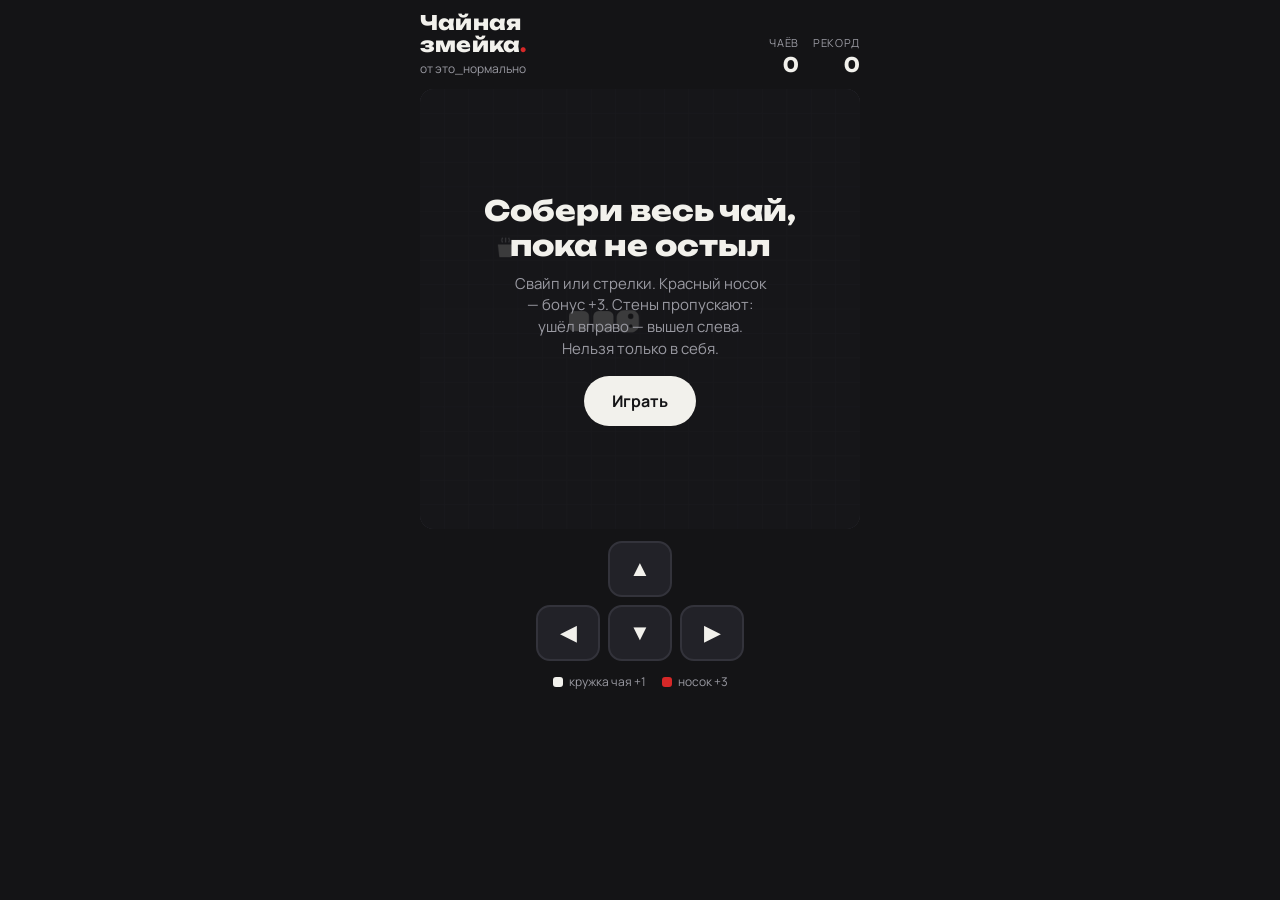
==== index.html @ 2673be8f "Чайная змейка: стены пропускают, как в классике Co-Authored-By: Claude Opus 5.5 <noreply@anthropic.c" ====
<!doctype html>
<html lang="ru">
<head>
<meta charset="utf-8">
<meta name="viewport" content="width=device-width, initial-scale=1, viewport-fit=cover, user-scalable=no">
<script src="https://telegram.org/js/telegram-web-app.js"></script>
<title>Чайная змейка</title>
<meta name="claude:viewport-fit-sides" content="cover">
<link rel="preconnect" href="https://fonts.googleapis.com">
<link rel="stylesheet" href="https://fonts.googleapis.com/css2?family=Unbounded:wght@600;800&family=Manrope:wght@500;700&display=swap">
<style>
/* Layout: one-screen game — header score strip, square board, d-pad under it. Single dark look by choice. */
:root {
  --night: #141416;
  --panel: #222228;
  --line: #33333b;
  --paper: #f2f1ec;
  --muted: #9a9aa2;
  --red: #d62828;
  --steam: #c9c9cf;
  --display: "Unbounded", "Arial Black", system-ui, sans-serif;
  --body: "Manrope", system-ui, -apple-system, "Segoe UI", sans-serif;
  color-scheme: dark;
}
[hidden] { display: none !important; }
html, body { height: 100%; margin: 0; }
body {
  background: var(--night); color: var(--paper); font-family: var(--body);
  padding-left: max(16px, env(safe-area-inset-left, 0px));
  padding-right: max(16px, env(safe-area-inset-right, 0px));
  padding-block: 12px;
  box-sizing: border-box; overflow: hidden; touch-action: none;
  -webkit-user-select: none; user-select: none;
}
.app { height: 100%; max-width: 440px; margin: 0 auto; display: flex; flex-direction: column; gap: 12px; }
header { display: flex; align-items: flex-end; justify-content: space-between; gap: 12px; }
h1 { font-family: var(--display); font-weight: 800; font-size: 20px; margin: 0; line-height: 1.1; letter-spacing: .01em; }
h1 span { color: var(--red); }
.tag { font-size: 12px; color: var(--muted); margin-top: 4px; }
.scores { display: flex; gap: 14px; font-variant-numeric: tabular-nums; text-align: right; }
.scores b { display: block; font-family: var(--display); font-size: 20px; }
.scores small { font-size: 11px; color: var(--muted); letter-spacing: .06em; text-transform: uppercase; }
.board { position: relative; width: 100%; aspect-ratio: 1 / 1; max-width: 100%; border-radius: 14px; background: var(--panel);
  box-shadow: inset 0 0 0 2px var(--line); overflow: hidden; flex-shrink: 1; min-height: 0; }
canvas { width: 100%; height: 100%; display: block; }
.overlay { position: absolute; inset: 0; display: flex; flex-direction: column; align-items: center; justify-content: center; gap: 10px;
  background: color-mix(in srgb, var(--night) 82%, transparent); text-align: center; padding: 20px; }
.overlay h2 { font-family: var(--display); font-weight: 800; font-size: 28px; margin: 0; text-wrap: balance; }
.overlay p { margin: 0; color: var(--muted); font-size: 15px; max-width: 28ch; line-height: 1.45; }
.overlay .big { font-family: var(--display); font-size: 42px; color: var(--paper); }
.btn { font: 700 16px var(--body); background: var(--paper); color: var(--night); border: 0; border-radius: 999px; padding: 14px 28px; cursor: pointer; margin-top: 6px; }
.btn:focus-visible, .pad button:focus-visible { outline: 3px solid var(--red); outline-offset: 3px; }
.pad { display: grid; grid-template-columns: repeat(3, 64px); grid-template-rows: repeat(2, 56px); gap: 8px; justify-content: center; }
.pad button { background: var(--panel); color: var(--paper); border: 2px solid var(--line); border-radius: 14px; font-size: 22px; cursor: pointer; touch-action: none; }
.pad button:active { background: var(--line); }
.pad .up { grid-column: 2; grid-row: 1; } .pad .left { grid-column: 1; grid-row: 2; } .pad .down { grid-column: 2; grid-row: 2; } .pad .right { grid-column: 3; grid-row: 2; }
.legend { display: flex; justify-content: center; gap: 16px; font-size: 12px; color: var(--muted); flex-wrap: wrap; }
.legend i { display: inline-block; width: 10px; height: 10px; border-radius: 3px; margin-right: 6px; vertical-align: -1px; }
@media (max-height: 640px) { .pad { grid-template-rows: repeat(2, 46px); } .legend { display: none; } }
@media (prefers-reduced-motion: reduce) { * { animation: none !important; transition: none !important; } }
</style>

</head>
<body>
<div class="app">
  <header>
    <div>
      <h1>Чайная<br>змейка<span>.</span></h1>
      <div class="tag">от это_нормально</div>
    </div>
    <div class="scores">
      <div><small>Чаёв</small><b id="score">0</b></div>
      <div><small>Рекорд</small><b id="best">0</b></div>
    </div>
  </header>

  <div class="board" id="board">
    <canvas id="cv" width="600" height="600" aria-label="Игровое поле"></canvas>
    <div class="overlay" id="startScreen">
      <h2>Собери весь чай,<br>пока не остыл</h2>
      <p>Свайп или стрелки. Красный носок — бонус +3. Стены пропускают: ушёл вправо — вышел слева. Нельзя только в себя.</p>
      <button class="btn" id="startBtn">Играть</button>
    </div>
    <div class="overlay" id="overScreen" hidden>
      <div class="big" id="finalScore">0</div>
      <h2>Чай остыл.</h2>
      <p id="overText">Это нормально. Заварим ещё?</p>
      <button class="btn" id="againBtn">Ещё кружку</button>
    </div>
  </div>

  <div class="pad" aria-label="Управление">
    <button class="up" data-dir="up" aria-label="Вверх">▲</button>
    <button class="left" data-dir="left" aria-label="Влево">◀</button>
    <button class="down" data-dir="down" aria-label="Вниз">▼</button>
    <button class="right" data-dir="right" aria-label="Вправо">▶</button>
  </div>
  <div class="legend"><span><i style="background:var(--paper)"></i>кружка чая +1</span><span><i style="background:var(--red)"></i>носок +3</span></div>
</div>

<script>
(() => {
  const tg = window.Telegram && window.Telegram.WebApp;
  if (tg) { try { tg.ready(); tg.expand(); tg.setHeaderColor && tg.setHeaderColor('#141416'); tg.setBackgroundColor && tg.setBackgroundColor('#141416'); } catch (e) {} }
  const haptic = (t) => { try { tg && tg.HapticFeedback && (t === 'bad' ? tg.HapticFeedback.notificationOccurred('error') : tg.HapticFeedback.impactOccurred(t)); } catch (e) {} };

  const N = 18, cv = document.getElementById('cv'), ctx = cv.getContext('2d');
  const $ = (id) => document.getElementById(id);
  const css = (v) => getComputedStyle(document.documentElement).getPropertyValue(v).trim();
  const C = { panel: css('--panel'), line: css('--line'), paper: css('--paper'), red: css('--red'), steam: css('--steam'), night: css('--night') };

  let snake, dir, queue = [], food, sock, score, best = 0, tickMs, timer = null, alive = false, frame = 0;

  // best score: Telegram CloudStorage when available, else localStorage
  const loadBest = () => {
    try {
      if (tg && tg.CloudStorage) { tg.CloudStorage.getItem('best', (e, v) => { if (!e && v) { best = +v || 0; $('best').textContent = best; } }); }
    } catch (e) {}
    try { best = Math.max(best, +(localStorage.getItem('tea_snake_best') || 0)); } catch (e) {}
    $('best').textContent = best;
  };
  const saveBest = () => {
    try { localStorage.setItem('tea_snake_best', String(best)); } catch (e) {}
    try { tg && tg.CloudStorage && tg.CloudStorage.setItem('best', String(best)); } catch (e) {}
  };

  const free = () => {
    while (true) {
      const p = { x: Math.floor(Math.random() * N), y: Math.floor(Math.random() * N) };
      if (!snake.some(s => s.x === p.x && s.y === p.y) && !(food && food.x === p.x && food.y === p.y)) return p;
    }
  };

  function reset() {
    snake = [{ x: 8, y: 9 }, { x: 7, y: 9 }, { x: 6, y: 9 }];
    dir = { x: 1, y: 0 }; queue = [];
    score = 0; tickMs = 210; food = null; food = free(); sock = null;
    $('score').textContent = 0;
  }

  function start() {
    reset(); alive = true;
    $('startScreen').hidden = true; $('overScreen').hidden = true;
    clearTimeout(timer); loop();
  }

  function loop() {
    if (!alive) return;
    step(); draw();
    timer = setTimeout(loop, tickMs);
  }

  function step() {
    if (queue.length) dir = queue.shift();
    const h = { x: (snake[0].x + dir.x + N) % N, y: (snake[0].y + dir.y + N) % N };
    if (snake.slice(0, -1).some(s => s.x === h.x && s.y === h.y)) return gameOver();
    snake.unshift(h);
    let grew = false;
    if (h.x === food.x && h.y === food.y) { score += 1; grew = true; food = free(); haptic('light'); }
    if (sock && h.x === sock.x && h.y === sock.y) { score += 3; grew = true; sock = null; haptic('medium'); snake.push({ ...snake[snake.length - 1] }, { ...snake[snake.length - 1] }); }
    if (!grew) snake.pop();
    if (grew) { $('score').textContent = score; tickMs = Math.max(110, 210 - score * 1.5); }
    if (!sock && Math.random() < 0.012) { sock = free(); sock.ttl = 60; }
    if (sock && --sock.ttl <= 0) sock = null;
    frame++;
  }

  const OVER = ['Это нормально. Заварим ещё?', 'Бывает. Главное — пить чай.', 'Ничего, чайник ещё горячий.', 'Отдохни и попробуй снова.'];
  function gameOver() {
    alive = false; haptic('bad');
    if (score > best) { best = score; saveBest(); $('best').textContent = best; $('overText').textContent = 'Новый рекорд! И это тоже нормально.'; }
    else $('overText').textContent = OVER[Math.floor(Math.random() * OVER.length)];
    $('finalScore').textContent = score;
    $('overScreen').hidden = false; draw();
  }

  function cup(cx, cy, s) {
    ctx.fillStyle = C.paper; ctx.strokeStyle = C.night; ctx.lineWidth = s * 0.07;
    ctx.beginPath(); ctx.moveTo(cx - s * .32, cy - s * .2); ctx.lineTo(cx + s * .32, cy - s * .2); ctx.lineTo(cx + s * .25, cy + s * .32); ctx.lineTo(cx - s * .25, cy + s * .32); ctx.closePath(); ctx.fill();
    ctx.strokeStyle = C.paper; ctx.lineWidth = s * .08; ctx.beginPath(); ctx.arc(cx + s * .36, cy + s * .02, s * .12, -1.3, 1.3); ctx.stroke();
    ctx.strokeStyle = C.steam; ctx.lineWidth = s * .05;
    for (let i = -1; i <= 1; i++) { const ph = frame * .25 + i; ctx.beginPath(); ctx.moveTo(cx + i * s * .12, cy - s * .28);
      ctx.quadraticCurveTo(cx + i * s * .12 + Math.sin(ph) * s * .08, cy - s * .38, cx + i * s * .12, cy - s * .48); ctx.stroke(); }
  }
  function sockShape(cx, cy, s) {
    ctx.fillStyle = C.red;
    ctx.beginPath(); ctx.roundRect(cx - s * .18, cy - s * .38, s * .32, s * .5, s * .08); ctx.fill();
    ctx.beginPath(); ctx.roundRect(cx - s * .18, cy + s * .02, s * .52, s * .26, s * .13); ctx.fill();
    ctx.fillStyle = C.paper; ctx.fillRect(cx - s * .18, cy - s * .38, s * .32, s * .08);
  }

  function draw() {
    const W = cv.width, s = W / N;
    ctx.fillStyle = C.panel; ctx.fillRect(0, 0, W, W);
    ctx.strokeStyle = C.line; ctx.lineWidth = 1;
    for (let i = 1; i < N; i++) { ctx.beginPath(); ctx.moveTo(i * s, 0); ctx.lineTo(i * s, W); ctx.moveTo(0, i * s); ctx.lineTo(W, i * s); ctx.stroke(); }
    if (food) cup(food.x * s + s / 2, food.y * s + s / 2 + s * .06, s);
    if (sock && (sock.ttl > 15 || frame % 2)) sockShape(sock.x * s + s / 2, sock.y * s + s / 2, s);
    snake.forEach((p, i) => {
      ctx.fillStyle = C.paper; const pad = i === 0 ? 1.5 : 3;
      ctx.beginPath(); ctx.roundRect(p.x * s + pad, p.y * s + pad, s - pad * 2, s - pad * 2, i === 0 ? s * .32 : s * .2); ctx.fill();
    });
    if (snake.length) { // eyes on the head, one bigger than the other
      const h = snake[0], cx = h.x * s + s / 2, cy = h.y * s + s / 2, px = -dir.y, py = dir.x;
      ctx.fillStyle = C.night;
      ctx.beginPath(); ctx.arc(cx + dir.x * s * .12 + px * s * .2, cy + dir.y * s * .12 + py * s * .2, s * .07, 0, 7); ctx.fill();
      ctx.beginPath(); ctx.arc(cx + dir.x * s * .12 - px * s * .2, cy + dir.y * s * .12 - py * s * .2, s * .11, 0, 7); ctx.fill();
    }
  }

  const DIRS = { up: { x: 0, y: -1 }, down: { x: 0, y: 1 }, left: { x: -1, y: 0 }, right: { x: 1, y: 0 } };
  const turn = (name) => { const d = DIRS[name]; if (!d) return; const last = queue.length ? queue[queue.length - 1] : dir; if ((d.x === -last.x && d.y === -last.y) || (d.x === last.x && d.y === last.y) || queue.length > 2) return; queue.push(d); };
  addEventListener('keydown', (e) => {
    const k = { ArrowUp: 'up', KeyW: 'up', ArrowDown: 'down', KeyS: 'down', ArrowLeft: 'left', KeyA: 'left', ArrowRight: 'right', KeyD: 'right' }[e.code];
    if (k) { e.preventDefault(); if (!alive && !$('startScreen').hidden) start(); turn(k); }
    if ((e.code === 'Space' || e.code === 'Enter') && !alive) { e.preventDefault(); start(); }
  });
  document.querySelectorAll('.pad button').forEach(b => b.addEventListener('pointerdown', (e) => { e.preventDefault(); turn(b.dataset.dir); haptic('light'); }));
  let t0 = null;
  $('board').addEventListener('pointerdown', (e) => { t0 = { x: e.clientX, y: e.clientY }; });
  $('board').addEventListener('pointerup', (e) => {
    if (!t0) return; const dx = e.clientX - t0.x, dy = e.clientY - t0.y; t0 = null;
    if (Math.max(Math.abs(dx), Math.abs(dy)) < 18) return;
    turn(Math.abs(dx) > Math.abs(dy) ? (dx > 0 ? 'right' : 'left') : (dy > 0 ? 'down' : 'up'));
  });
  $('startBtn').addEventListener('click', start);
  $('againBtn').addEventListener('click', start);

  loadBest(); reset(); draw();
})();
</script>

</body>
</html>
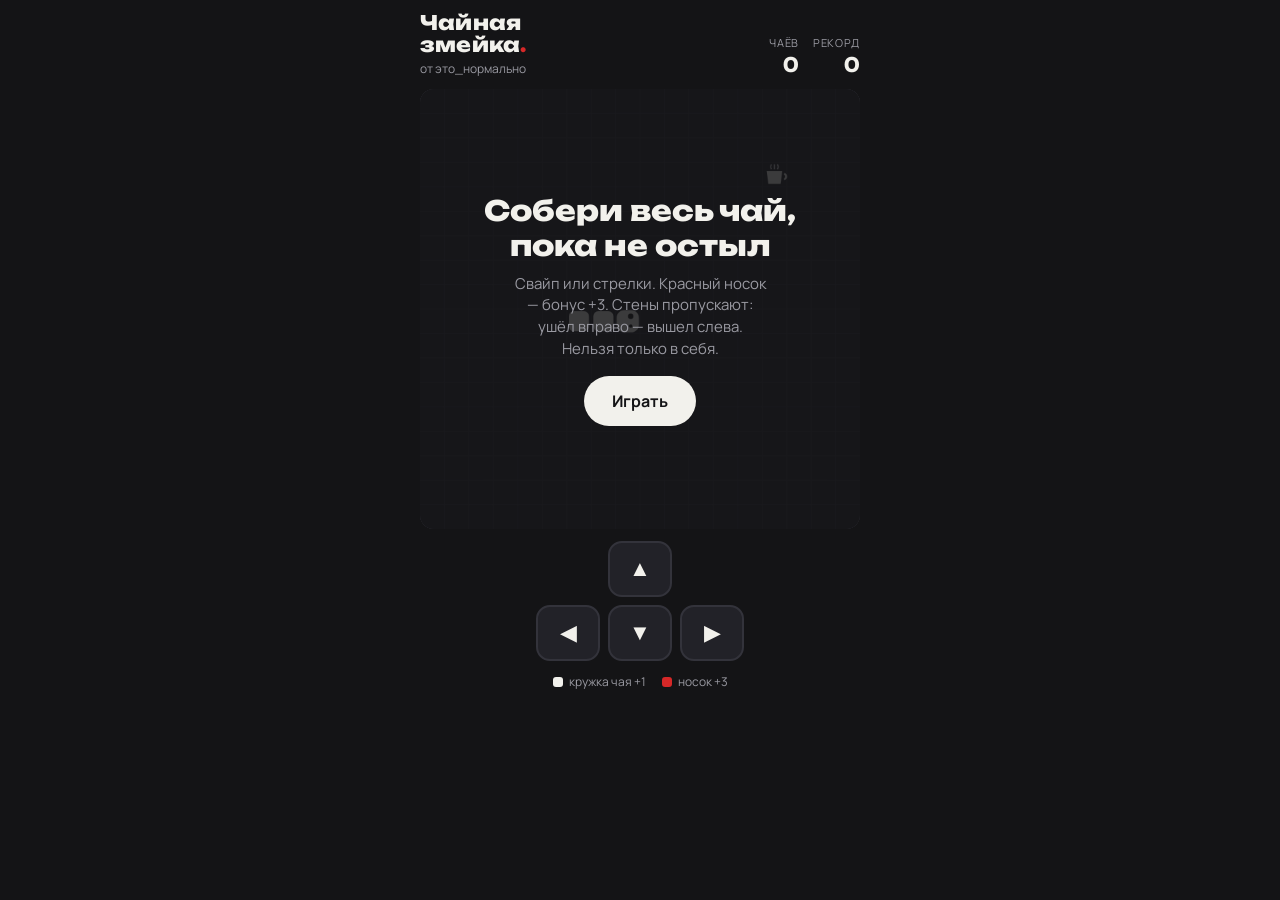
==== commit 8d69a5b5: "Чайная змейка: медленнее Co-Authored-By: Claude Opus 5.5 <noreply@anthropic.com> Claude-Session: htt" ====
--- a/index.html
+++ b/index.html
@@ -134,7 +134,7 @@
   function reset() {
     snake = [{ x: 8, y: 9 }, { x: 7, y: 9 }, { x: 6, y: 9 }];
     dir = { x: 1, y: 0 }; queue = [];
-    score = 0; tickMs = 210; food = null; food = free(); sock = null;
+    score = 0; tickMs = 270; food = null; food = free(); sock = null;
     $('score').textContent = 0;
   }
 
@@ -159,7 +159,7 @@
     if (h.x === food.x && h.y === food.y) { score += 1; grew = true; food = free(); haptic('light'); }
     if (sock && h.x === sock.x && h.y === sock.y) { score += 3; grew = true; sock = null; haptic('medium'); snake.push({ ...snake[snake.length - 1] }, { ...snake[snake.length - 1] }); }
     if (!grew) snake.pop();
-    if (grew) { $('score').textContent = score; tickMs = Math.max(110, 210 - score * 1.5); }
+    if (grew) { $('score').textContent = score; tickMs = Math.max(150, 270 - score * 1.2); }
     if (!sock && Math.random() < 0.012) { sock = free(); sock.ttl = 60; }
     if (sock && --sock.ttl <= 0) sock = null;
     frame++;
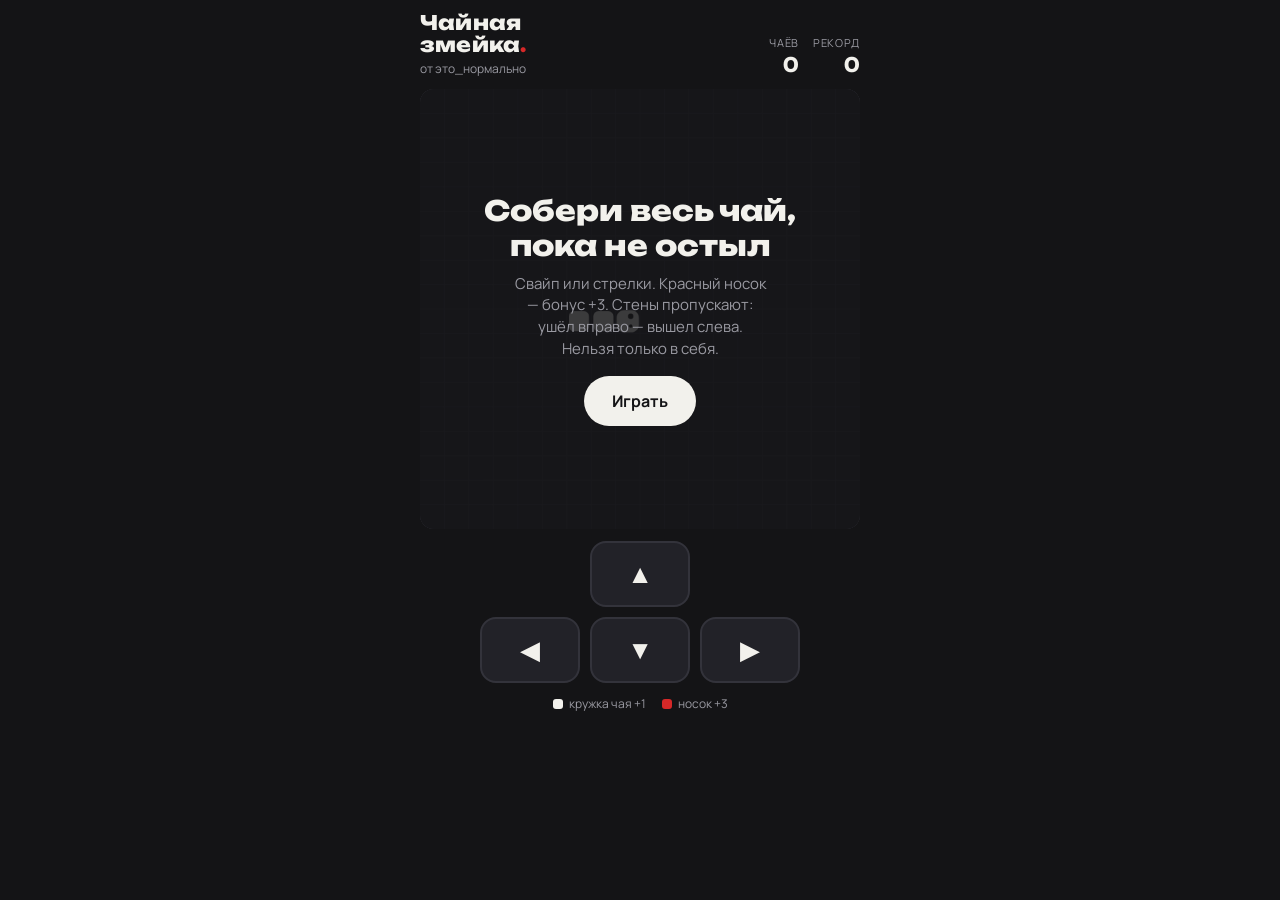
==== commit 2664cb2c: "Чайная змейка: мгновенный отклик, большие кнопки, свайпы по всему экрану Co-Authored-By: Claude Opus" ====
--- a/index.html
+++ b/index.html
@@ -50,13 +50,13 @@
 .overlay .big { font-family: var(--display); font-size: 42px; color: var(--paper); }
 .btn { font: 700 16px var(--body); background: var(--paper); color: var(--night); border: 0; border-radius: 999px; padding: 14px 28px; cursor: pointer; margin-top: 6px; }
 .btn:focus-visible, .pad button:focus-visible { outline: 3px solid var(--red); outline-offset: 3px; }
-.pad { display: grid; grid-template-columns: repeat(3, 64px); grid-template-rows: repeat(2, 56px); gap: 8px; justify-content: center; }
-.pad button { background: var(--panel); color: var(--paper); border: 2px solid var(--line); border-radius: 14px; font-size: 22px; cursor: pointer; touch-action: none; }
-.pad button:active { background: var(--line); }
+.pad { display: grid; grid-template-columns: repeat(3, 1fr); grid-template-rows: repeat(2, 66px); gap: 10px; width: 100%; max-width: 320px; margin: 0 auto; }
+.pad button { background: var(--panel); color: var(--paper); border: 2px solid var(--line); border-radius: 16px; font-size: 26px; cursor: pointer; touch-action: none; -webkit-tap-highlight-color: transparent; transition: transform .06s, background .06s; }
+.pad button:active, .pad button.on { background: var(--line); border-color: var(--paper); transform: scale(.94); }
 .pad .up { grid-column: 2; grid-row: 1; } .pad .left { grid-column: 1; grid-row: 2; } .pad .down { grid-column: 2; grid-row: 2; } .pad .right { grid-column: 3; grid-row: 2; }
 .legend { display: flex; justify-content: center; gap: 16px; font-size: 12px; color: var(--muted); flex-wrap: wrap; }
 .legend i { display: inline-block; width: 10px; height: 10px; border-radius: 3px; margin-right: 6px; vertical-align: -1px; }
-@media (max-height: 640px) { .pad { grid-template-rows: repeat(2, 46px); } .legend { display: none; } }
+@media (max-height: 640px) { .pad { grid-template-rows: repeat(2, 52px); } .legend { display: none; } }
 @media (prefers-reduced-motion: reduce) { * { animation: none !important; transition: none !important; } }
 </style>
 
@@ -144,9 +144,11 @@
     clearTimeout(timer); loop();
   }
 
+  let lastStep = 0;
   function loop() {
     if (!alive) return;
-    step(); draw();
+    clearTimeout(timer);
+    step(); draw(); lastStep = performance.now();
     timer = setTimeout(loop, tickMs);
   }
 
@@ -209,20 +211,37 @@
   }
 
   const DIRS = { up: { x: 0, y: -1 }, down: { x: 0, y: 1 }, left: { x: -1, y: 0 }, right: { x: 1, y: 0 } };
-  const turn = (name) => { const d = DIRS[name]; if (!d) return; const last = queue.length ? queue[queue.length - 1] : dir; if ((d.x === -last.x && d.y === -last.y) || (d.x === last.x && d.y === last.y) || queue.length > 2) return; queue.push(d); };
+  // queue up to 3 turns; if the snake is mid-tick, apply the first turn right away so the controls feel instant
+  const turn = (name) => {
+    const d = DIRS[name]; if (!d) return;
+    const last = queue.length ? queue[queue.length - 1] : dir;
+    if ((d.x === -last.x && d.y === -last.y) || (d.x === last.x && d.y === last.y) || queue.length > 2) return;
+    queue.push(d);
+    if (alive && queue.length === 1 && performance.now() - lastStep > tickMs * 0.4) loop();
+  };
   addEventListener('keydown', (e) => {
     const k = { ArrowUp: 'up', KeyW: 'up', ArrowDown: 'down', KeyS: 'down', ArrowLeft: 'left', KeyA: 'left', ArrowRight: 'right', KeyD: 'right' }[e.code];
     if (k) { e.preventDefault(); if (!alive && !$('startScreen').hidden) start(); turn(k); }
     if ((e.code === 'Space' || e.code === 'Enter') && !alive) { e.preventDefault(); start(); }
   });
-  document.querySelectorAll('.pad button').forEach(b => b.addEventListener('pointerdown', (e) => { e.preventDefault(); turn(b.dataset.dir); haptic('light'); }));
+  document.querySelectorAll('.pad button').forEach(b => {
+    b.addEventListener('pointerdown', (e) => { e.preventDefault(); turn(b.dataset.dir); haptic('light'); b.classList.add('on'); setTimeout(() => b.classList.remove('on'), 120); });
+    b.addEventListener('contextmenu', (e) => e.preventDefault());
+  });
   let t0 = null;
-  $('board').addEventListener('pointerdown', (e) => { t0 = { x: e.clientX, y: e.clientY }; });
-  $('board').addEventListener('pointerup', (e) => {
-    if (!t0) return; const dx = e.clientX - t0.x, dy = e.clientY - t0.y; t0 = null;
-    if (Math.max(Math.abs(dx), Math.abs(dy)) < 18) return;
+  const SWIPE = 16;
+  document.addEventListener('pointerdown', (e) => { if (e.target.closest('button')) return; t0 = { x: e.clientX, y: e.clientY }; });
+  document.addEventListener('pointermove', (e) => {
+    if (!t0) return;
+    const dx = e.clientX - t0.x, dy = e.clientY - t0.y;
+    if (Math.max(Math.abs(dx), Math.abs(dy)) < SWIPE) return;
     turn(Math.abs(dx) > Math.abs(dy) ? (dx > 0 ? 'right' : 'left') : (dy > 0 ? 'down' : 'up'));
+    haptic('light');
+    t0 = { x: e.clientX, y: e.clientY }; // keep finger down and swipe again for the next turn
   });
+  const endSwipe = () => { t0 = null; };
+  document.addEventListener('pointerup', endSwipe);
+  document.addEventListener('pointercancel', endSwipe);
   $('startBtn').addEventListener('click', start);
   $('againBtn').addEventListener('click', start);
 
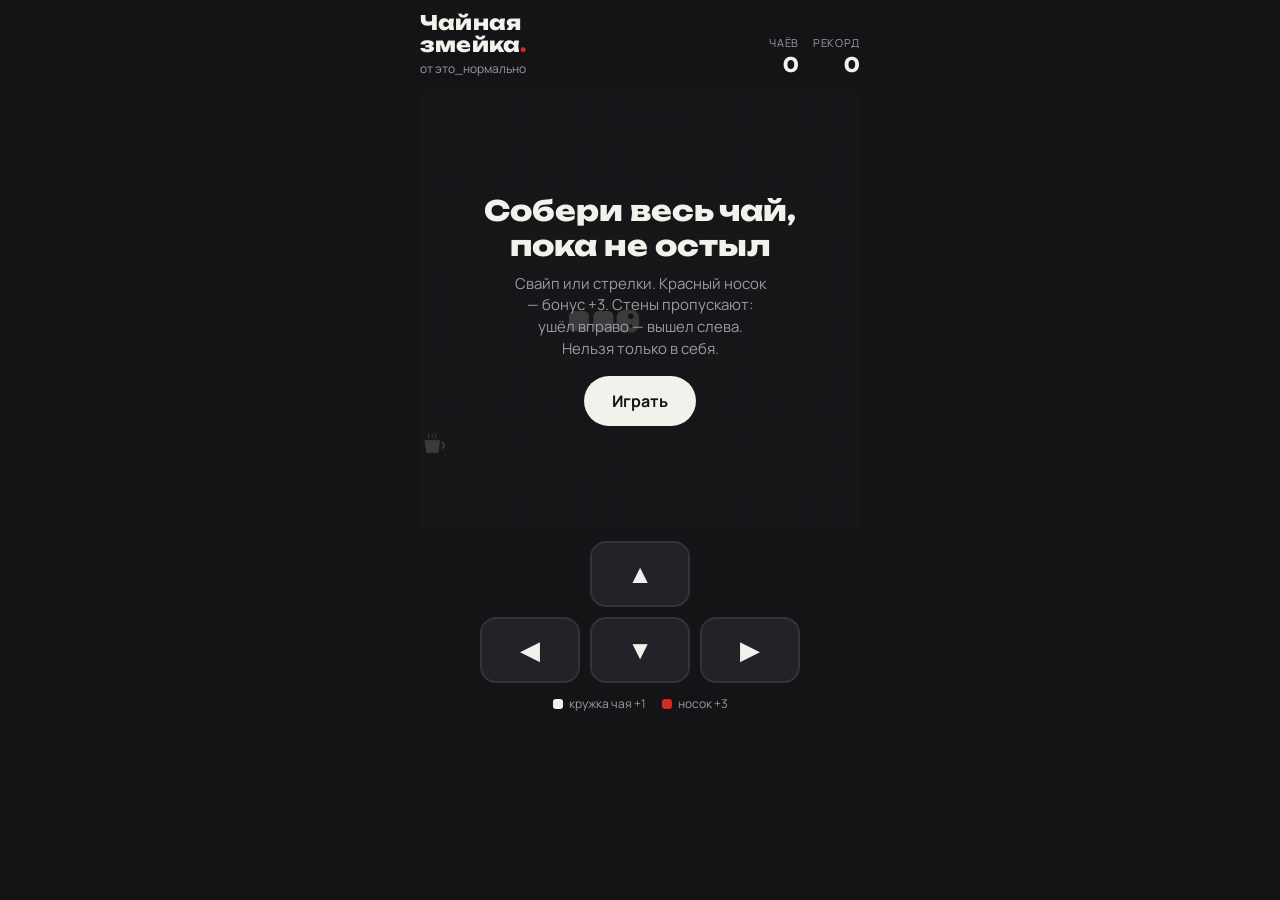
==== commit 3297633b: "Чайная змейка: ещё медленнее Co-Authored-By: Claude Opus 5.5 <noreply@anthropic.com> Claude-Session:" ====
--- a/index.html
+++ b/index.html
@@ -134,7 +134,7 @@
   function reset() {
     snake = [{ x: 8, y: 9 }, { x: 7, y: 9 }, { x: 6, y: 9 }];
     dir = { x: 1, y: 0 }; queue = [];
-    score = 0; tickMs = 270; food = null; food = free(); sock = null;
+    score = 0; tickMs = 330; food = null; food = free(); sock = null;
     $('score').textContent = 0;
   }
 
@@ -161,7 +161,7 @@
     if (h.x === food.x && h.y === food.y) { score += 1; grew = true; food = free(); haptic('light'); }
     if (sock && h.x === sock.x && h.y === sock.y) { score += 3; grew = true; sock = null; haptic('medium'); snake.push({ ...snake[snake.length - 1] }, { ...snake[snake.length - 1] }); }
     if (!grew) snake.pop();
-    if (grew) { $('score').textContent = score; tickMs = Math.max(150, 270 - score * 1.2); }
+    if (grew) { $('score').textContent = score; tickMs = Math.max(190, 330 - score * 1.0); }
     if (!sock && Math.random() < 0.012) { sock = free(); sock.ttl = 60; }
     if (sock && --sock.ttl <= 0) sock = null;
     frame++;
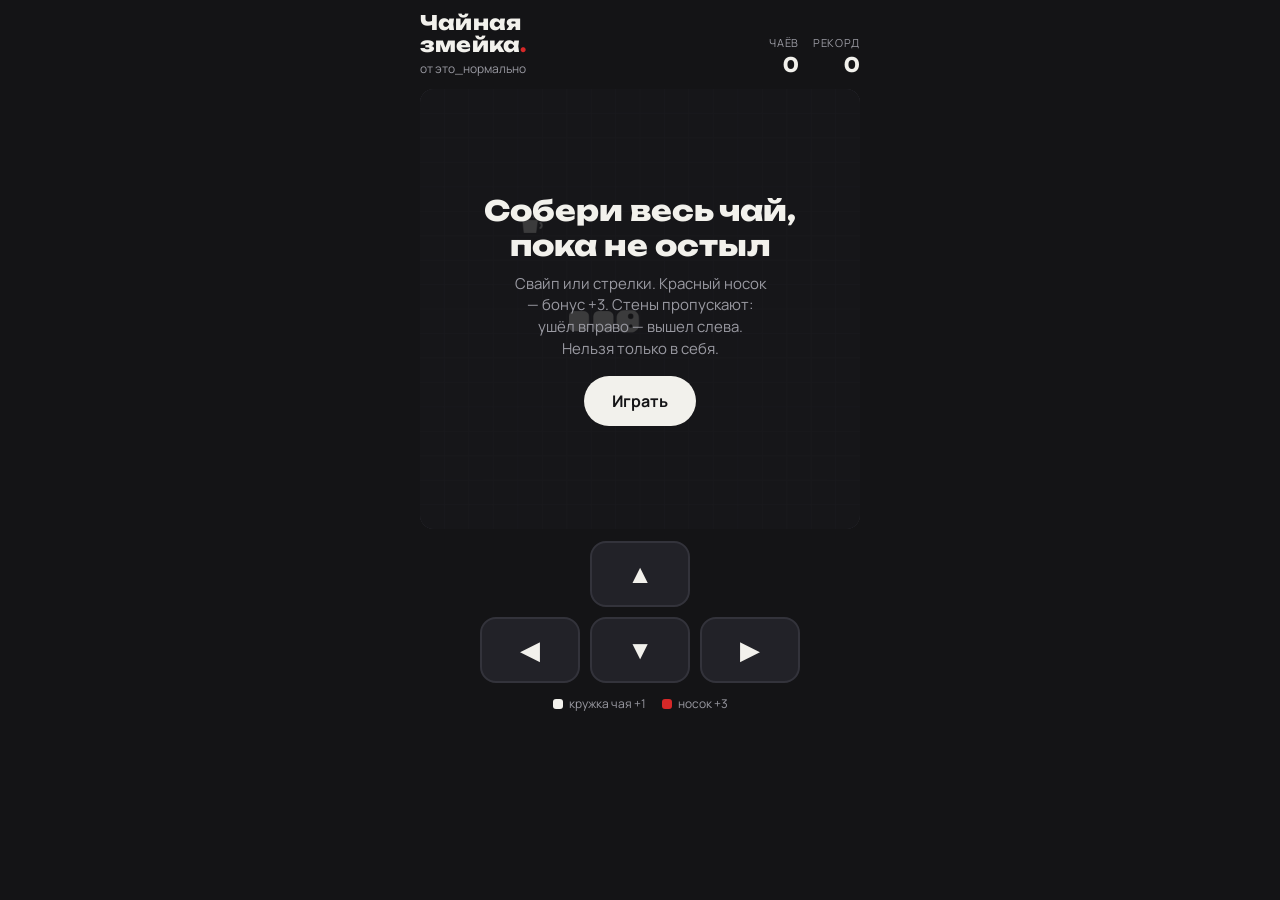
==== commit 80142d47: "Игротека: меню со всеми играми + кнопка «назад» в играх Co-Authored-By: Claude Opus 5.5 <noreply@ant" ====
--- a/index.html
+++ b/index.html
@@ -249,5 +249,9 @@
 })();
 </script>
 
+<script>
+// opened from the Igroteka menu: Telegram back button returns to the menu
+(() => { try { const tg = window.Telegram && window.Telegram.WebApp; if (tg && tg.BackButton && sessionStorage.getItem('fromHub')) { const hub = location.pathname.replace(/((tapok|classic|kover)\/)?(index\.html)?$/, '') + 'igroteka/'; tg.BackButton.show(); tg.BackButton.onClick(() => { location.href = hub; }); } } catch (e) {} })();
+</script>
 </body>
 </html>
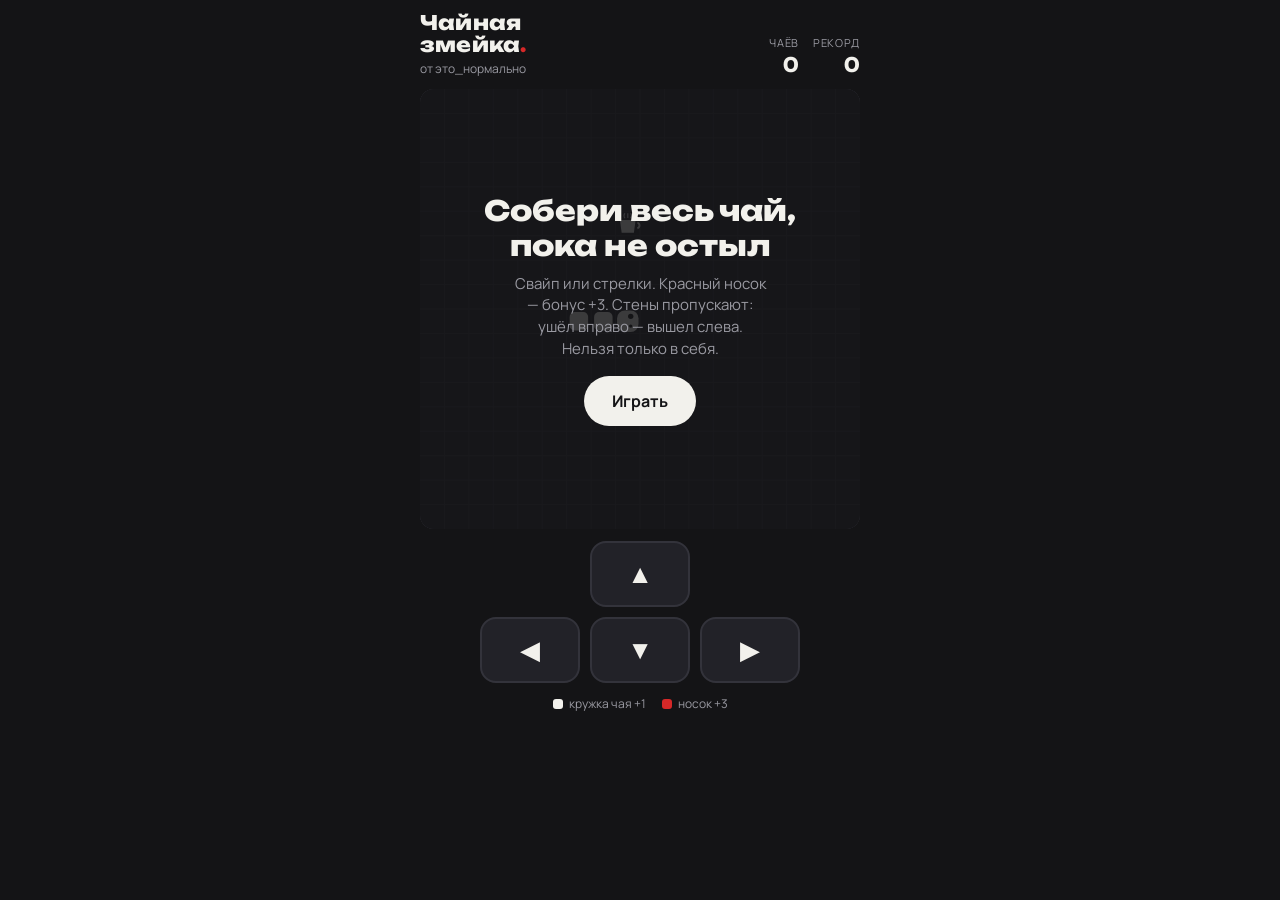
==== commit f9aa2c5a: "Чайная змейка: плавное движение и чёткая картинка Co-Authored-By: Claude Opus 5.5 <noreply@anthropic" ====
--- a/index.html
+++ b/index.html
@@ -109,7 +109,7 @@
   const css = (v) => getComputedStyle(document.documentElement).getPropertyValue(v).trim();
   const C = { panel: css('--panel'), line: css('--line'), paper: css('--paper'), red: css('--red'), steam: css('--steam'), night: css('--night') };
 
-  let snake, dir, queue = [], food, sock, score, best = 0, tickMs, timer = null, alive = false, frame = 0;
+  let snake, from = [], dir, queue = [], food, sock, score, best = 0, tickMs, timer = null, alive = false, frame = 0;
 
   // best score: Telegram CloudStorage when available, else localStorage
   const loadBest = () => {
@@ -133,7 +133,7 @@
 
   function reset() {
     snake = [{ x: 8, y: 9 }, { x: 7, y: 9 }, { x: 6, y: 9 }];
-    dir = { x: 1, y: 0 }; queue = [];
+    dir = { x: 1, y: 0 }; queue = []; from = [];
     score = 0; tickMs = 330; food = null; food = free(); sock = null;
     $('score').textContent = 0;
   }
@@ -148,12 +148,13 @@
   function loop() {
     if (!alive) return;
     clearTimeout(timer);
-    step(); draw(); lastStep = performance.now();
+    step(); lastStep = performance.now();
     timer = setTimeout(loop, tickMs);
   }
 
   function step() {
     if (queue.length) dir = queue.shift();
+    from = snake.map(p => ({ ...p })); // positions before this tick, for smooth drawing
     const h = { x: (snake[0].x + dir.x + N) % N, y: (snake[0].y + dir.y + N) % N };
     if (snake.slice(0, -1).some(s => s.x === h.x && s.y === h.y)) return gameOver();
     snake.unshift(h);
@@ -191,19 +192,28 @@
     ctx.fillStyle = C.paper; ctx.fillRect(cx - s * .18, cy - s * .38, s * .32, s * .08);
   }
 
-  function draw() {
+  // segment i glides from where it was last tick to where it is now; across a wall it slides in from the edge
+  function pos(i, a) {
+    const to = snake[i], fr = from[i] || to;
+    let fx = fr.x, fy = fr.y;
+    if (to.x - fx > 1) fx += N; else if (to.x - fx < -1) fx -= N;
+    if (to.y - fy > 1) fy += N; else if (to.y - fy < -1) fy -= N;
+    return { x: fx + (to.x - fx) * a, y: fy + (to.y - fy) * a };
+  }
+  function draw(a = 1) {
     const W = cv.width, s = W / N;
     ctx.fillStyle = C.panel; ctx.fillRect(0, 0, W, W);
     ctx.strokeStyle = C.line; ctx.lineWidth = 1;
     for (let i = 1; i < N; i++) { ctx.beginPath(); ctx.moveTo(i * s, 0); ctx.lineTo(i * s, W); ctx.moveTo(0, i * s); ctx.lineTo(W, i * s); ctx.stroke(); }
     if (food) cup(food.x * s + s / 2, food.y * s + s / 2 + s * .06, s);
     if (sock && (sock.ttl > 15 || frame % 2)) sockShape(sock.x * s + s / 2, sock.y * s + s / 2, s);
-    snake.forEach((p, i) => {
+    for (let i = snake.length - 1; i >= 0; i--) {
+      const p = pos(i, a);
       ctx.fillStyle = C.paper; const pad = i === 0 ? 1.5 : 3;
       ctx.beginPath(); ctx.roundRect(p.x * s + pad, p.y * s + pad, s - pad * 2, s - pad * 2, i === 0 ? s * .32 : s * .2); ctx.fill();
-    });
+    }
     if (snake.length) { // eyes on the head, one bigger than the other
-      const h = snake[0], cx = h.x * s + s / 2, cy = h.y * s + s / 2, px = -dir.y, py = dir.x;
+      const h = pos(0, a), cx = h.x * s + s / 2, cy = h.y * s + s / 2, px = -dir.y, py = dir.x;
       ctx.fillStyle = C.night;
       ctx.beginPath(); ctx.arc(cx + dir.x * s * .12 + px * s * .2, cy + dir.y * s * .12 + py * s * .2, s * .07, 0, 7); ctx.fill();
       ctx.beginPath(); ctx.arc(cx + dir.x * s * .12 - px * s * .2, cy + dir.y * s * .12 - py * s * .2, s * .11, 0, 7); ctx.fill();
@@ -245,7 +255,16 @@
   $('startBtn').addEventListener('click', start);
   $('againBtn').addEventListener('click', start);
 
-  loadBest(); reset(); draw();
+  // sharp canvas: match the board's real pixel size
+  const fit = () => { const px = Math.round($('board').clientWidth * Math.min(3, devicePixelRatio || 1)); if (px > 0 && cv.width !== px) { cv.width = cv.height = px; } };
+  addEventListener('resize', fit); fit();
+  // draw every animation frame so movement is smooth even though the game ticks slowly
+  (function render(now) {
+    const a = alive ? Math.min(1, (performance.now() - lastStep) / tickMs) : 1;
+    if (snake) draw(a);
+    requestAnimationFrame(render);
+  })();
+  loadBest(); reset(); from = []; draw();
 })();
 </script>
 
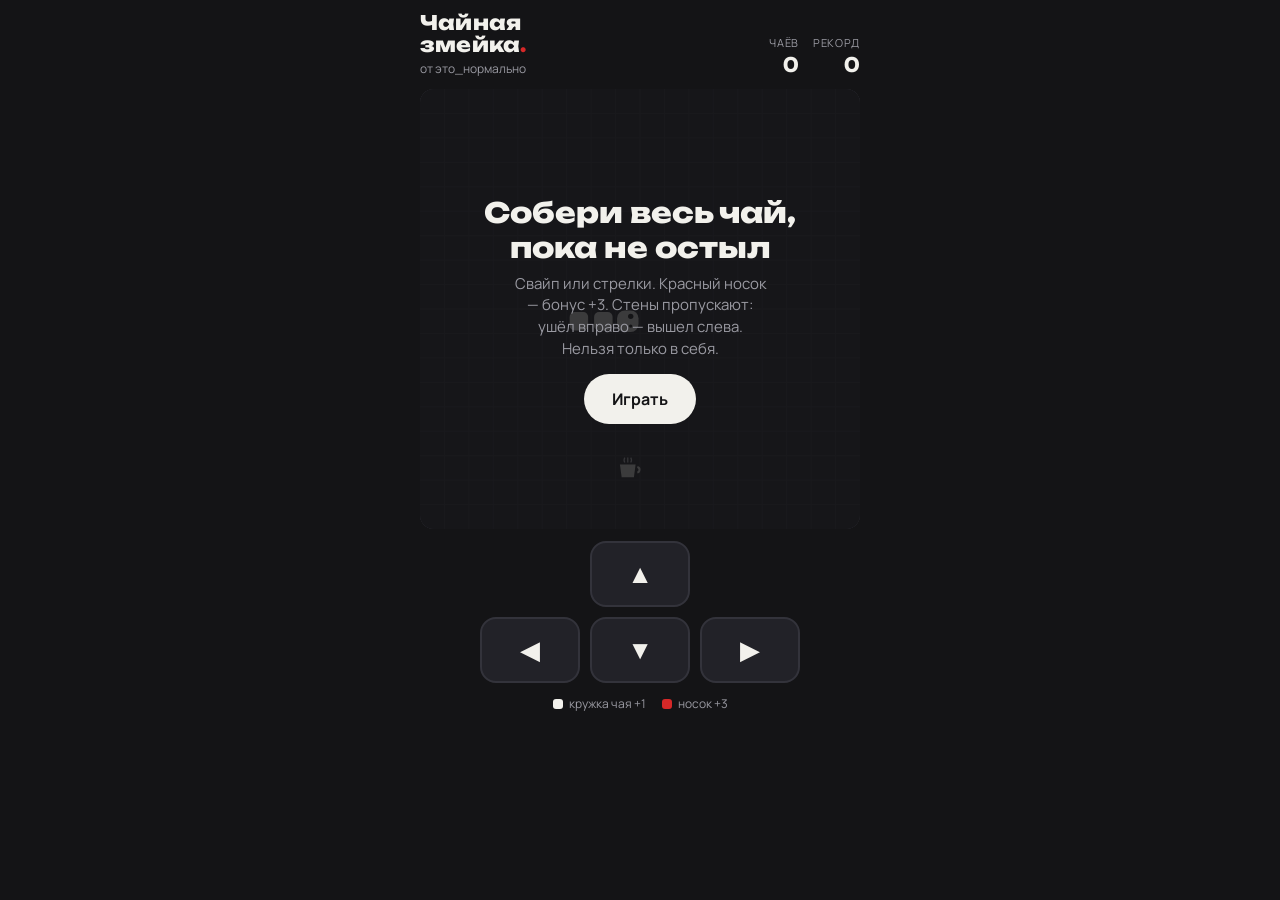
==== commit 50867ea4: "Игротека 2.0: единый стиль, чашки, задание дня, достижения, скины, стена рекордов, вызов друга Co-Au" ====
--- a/index.html
+++ b/index.html
@@ -7,7 +7,8 @@
 <title>Чайная змейка</title>
 <meta name="claude:viewport-fit-sides" content="cover">
 <link rel="preconnect" href="https://fonts.googleapis.com">
-<link rel="stylesheet" href="https://fonts.googleapis.com/css2?family=Unbounded:wght@600;800&family=Manrope:wght@500;700&display=swap">
+<link rel="stylesheet" href="https://fonts.googleapis.com/css2?family=Unbounded:wght@600;800&family=Manrope:wght@500;700;800&display=swap">
+<link rel="stylesheet" href="common/eto.css">
 <style>
 /* Layout: one-screen game — header score strip, square board, d-pad under it. Single dark look by choice. */
 :root {
@@ -43,7 +44,7 @@
 .board { position: relative; width: 100%; aspect-ratio: 1 / 1; max-width: 100%; border-radius: 14px; background: var(--panel);
   box-shadow: inset 0 0 0 2px var(--line); overflow: hidden; flex-shrink: 1; min-height: 0; }
 canvas { width: 100%; height: 100%; display: block; }
-.overlay { position: absolute; inset: 0; display: flex; flex-direction: column; align-items: center; justify-content: center; gap: 10px;
+.overlay { position: absolute; inset: 0; display: flex; flex-direction: column; align-items: center; justify-content: center; gap: 8px; overflow-y: auto;
   background: color-mix(in srgb, var(--night) 82%, transparent); text-align: center; padding: 20px; }
 .overlay h2 { font-family: var(--display); font-weight: 800; font-size: 28px; margin: 0; text-wrap: balance; }
 .overlay p { margin: 0; color: var(--muted); font-size: 15px; max-width: 28ch; line-height: 1.45; }
@@ -98,6 +99,7 @@
   <div class="legend"><span><i style="background:var(--paper)"></i>кружка чая +1</span><span><i style="background:var(--red)"></i>носок +3</span></div>
 </div>
 
+<script src="common/eto.js"></script>
 <script>
 (() => {
   const tg = window.Telegram && window.Telegram.WebApp;
@@ -109,7 +111,7 @@
   const css = (v) => getComputedStyle(document.documentElement).getPropertyValue(v).trim();
   const C = { panel: css('--panel'), line: css('--line'), paper: css('--paper'), red: css('--red'), steam: css('--steam'), night: css('--night') };
 
-  let snake, from = [], dir, queue = [], food, sock, score, best = 0, tickMs, timer = null, alive = false, frame = 0;
+  let snake, from = [], dir, queue = [], socks = 0, food, sock, score, best = 0, tickMs, timer = null, alive = false, frame = 0;
 
   // best score: Telegram CloudStorage when available, else localStorage
   const loadBest = () => {
@@ -134,7 +136,7 @@
   function reset() {
     snake = [{ x: 8, y: 9 }, { x: 7, y: 9 }, { x: 6, y: 9 }];
     dir = { x: 1, y: 0 }; queue = []; from = [];
-    score = 0; tickMs = 330; food = null; food = free(); sock = null;
+    score = 0; socks = 0; tickMs = 330; food = null; food = free(); sock = null;
     $('score').textContent = 0;
   }
 
@@ -160,7 +162,7 @@
     snake.unshift(h);
     let grew = false;
     if (h.x === food.x && h.y === food.y) { score += 1; grew = true; food = free(); haptic('light'); }
-    if (sock && h.x === sock.x && h.y === sock.y) { score += 3; grew = true; sock = null; haptic('medium'); snake.push({ ...snake[snake.length - 1] }, { ...snake[snake.length - 1] }); }
+    if (sock && h.x === sock.x && h.y === sock.y) { score += 3; socks++; grew = true; sock = null; haptic('medium'); snake.push({ ...snake[snake.length - 1] }, { ...snake[snake.length - 1] }); }
     if (!grew) snake.pop();
     if (grew) { $('score').textContent = score; tickMs = Math.max(190, 330 - score * 1.0); }
     if (!sock && Math.random() < 0.012) { sock = free(); sock.ttl = 60; }
@@ -174,6 +176,7 @@
     if (score > best) { best = score; saveBest(); $('best').textContent = best; $('overText').textContent = 'Новый рекорд! И это тоже нормально.'; }
     else $('overText').textContent = OVER[Math.floor(Math.random() * OVER.length)];
     $('finalScore').textContent = score;
+    try { const r = ETO.finish({ game: 'zmeyka', score, socks }); ETO.resultPanel($('overScreen'), 'zmeyka', score, r); if (r.newBest) { best = Math.max(best, score); } } catch (e) {}
     $('overScreen').hidden = false; draw();
   }
 
@@ -207,9 +210,10 @@
     for (let i = 1; i < N; i++) { ctx.beginPath(); ctx.moveTo(i * s, 0); ctx.lineTo(i * s, W); ctx.moveTo(0, i * s); ctx.lineTo(W, i * s); ctx.stroke(); }
     if (food) cup(food.x * s + s / 2, food.y * s + s / 2 + s * .06, s);
     if (sock && (sock.ttl > 15 || frame % 2)) sockShape(sock.x * s + s / 2, sock.y * s + s / 2, s);
+    const skin = (window.ETO && ETO.skin('snake')) || 'classic', skinCol = skin === 'gold' ? '#e2b94b' : C.paper;
     for (let i = snake.length - 1; i >= 0; i--) {
       const p = pos(i, a);
-      ctx.fillStyle = C.paper; const pad = i === 0 ? 1.5 : 3;
+      ctx.fillStyle = skinCol; const pad = i === 0 ? 1.5 : 3;
       ctx.beginPath(); ctx.roundRect(p.x * s + pad, p.y * s + pad, s - pad * 2, s - pad * 2, i === 0 ? s * .32 : s * .2); ctx.fill();
     }
     if (snake.length) { // eyes on the head, one bigger than the other
@@ -217,6 +221,8 @@
       ctx.fillStyle = C.night;
       ctx.beginPath(); ctx.arc(cx + dir.x * s * .12 + px * s * .2, cy + dir.y * s * .12 + py * s * .2, s * .07, 0, 7); ctx.fill();
       ctx.beginPath(); ctx.arc(cx + dir.x * s * .12 - px * s * .2, cy + dir.y * s * .12 - py * s * .2, s * .11, 0, 7); ctx.fill();
+      if (skin === 'glasses') { ctx.strokeStyle = C.night; ctx.lineWidth = s * .06; ctx.beginPath(); ctx.moveTo(cx + dir.x * s * .12 + px * s * .2, cy + dir.y * s * .12 + py * s * .2); ctx.lineTo(cx + dir.x * s * .12 - px * s * .2, cy + dir.y * s * .12 - py * s * .2); ctx.stroke(); ctx.lineWidth = s * .05; ctx.beginPath(); ctx.arc(cx + dir.x * s * .12 + px * s * .2, cy + dir.y * s * .12 + py * s * .2, s * .13, 0, 7); ctx.stroke(); ctx.beginPath(); ctx.arc(cx + dir.x * s * .12 - px * s * .2, cy + dir.y * s * .12 - py * s * .2, s * .16, 0, 7); ctx.stroke(); }
+      if (skin === 'scarf' && snake.length > 1) { const n = pos(1, a), mx = (h.x + n.x) / 2 * s + s / 2, my = (h.y + n.y) / 2 * s + s / 2; ctx.fillStyle = '#d62828'; ctx.beginPath(); ctx.roundRect(mx - s * .3, my - s * .3, s * .6, s * .6, s * .15); ctx.fill(); ctx.fillRect(mx - dir.x * s * .5 - s * .08 + px * s * .2, my - dir.y * s * .5 - s * .08 + py * s * .2, s * .16, s * .16); }
     }
   }
 
@@ -268,9 +274,6 @@
 })();
 </script>
 
-<script>
-// opened from the Igroteka menu: Telegram back button returns to the menu
-(() => { try { const tg = window.Telegram && window.Telegram.WebApp; if (tg && tg.BackButton && sessionStorage.getItem('fromHub')) { const hub = location.pathname.replace(/((tapok|classic|kover)\/)?(index\.html)?$/, '') + 'igroteka/'; tg.BackButton.show(); tg.BackButton.onClick(() => { location.href = hub; }); } } catch (e) {} })();
-</script>
+<script>try { ETO.backButton(); ETO.challengeBanner(document.getElementById('startScreen'), 'zmeyka'); } catch (e) {}</script>
 </body>
 </html>
--- a/common/eto.css
+++ b/common/eto.css
@@ -0,0 +1,54 @@
+/* это_нормально · общий стиль
+   Ночь, бумага, один красный. Unbounded для заголовков и цифр, Manrope для текста. */
+:root {
+  --eto-night: #141416;
+  --eto-panel: #1e1e24;
+  --eto-line: #2c2c34;
+  --eto-paper: #f2f1ec;
+  --eto-muted: #9a9aa2;
+  --eto-red: #d62828;
+  --eto-news: #ecebe4;
+  --eto-gold: #e2b94b;
+  --eto-display: "Unbounded", "Arial Black", system-ui, sans-serif;
+  --eto-body: "Manrope", system-ui, -apple-system, "Segoe UI", sans-serif;
+  --eto-r-lg: 20px;
+  --eto-r-md: 14px;
+  --eto-r-pill: 999px;
+}
+
+/* buttons */
+.eto-btn {
+  font: 700 15px var(--eto-body); color: var(--eto-night); background: var(--eto-paper);
+  border: 0; border-radius: var(--eto-r-pill); padding: 12px 20px; cursor: pointer;
+  -webkit-tap-highlight-color: transparent; transition: transform .08s;
+}
+.eto-btn:active { transform: scale(.96); }
+.eto-btn:focus-visible { outline: 3px solid var(--eto-red); outline-offset: 3px; }
+.eto-btn-red { background: var(--eto-red); color: var(--eto-paper); }
+.eto-btn-ghost { background: transparent; color: var(--eto-paper); box-shadow: inset 0 0 0 2px var(--eto-line); }
+
+/* result block in game-over screens */
+.eto-result { display: flex; flex-direction: column; align-items: center; gap: 8px; width: 100%; max-width: 320px; }
+.eto-earned { display: inline-flex; align-items: center; gap: 8px; font: 800 18px var(--eto-display); color: var(--eto-paper); }
+.eto-badge {
+  font: 700 13px var(--eto-body); color: var(--eto-paper); background: var(--eto-panel);
+  box-shadow: inset 0 0 0 1.5px var(--eto-line); border-radius: var(--eto-r-pill); padding: 7px 14px; text-align: center;
+}
+.eto-badge-red { background: rgba(214, 40, 40, .16); box-shadow: inset 0 0 0 1.5px var(--eto-red); }
+.eto-row { display: flex; gap: 8px; width: 100%; margin-top: 4px; }
+.eto-row .eto-btn { flex: 1; padding: 11px 10px; font-size: 14px; margin: 0; }
+/* games style their own overlay buttons; keep ours on top */
+.eto-result .eto-btn { font: 700 14px var(--eto-body); border-radius: var(--eto-r-pill); }
+.eto-result .eto-btn-red { background: var(--eto-red); color: var(--eto-paper); }
+.eto-result .eto-btn-ghost { background: transparent; color: var(--eto-paper); box-shadow: inset 0 0 0 2px var(--eto-line); }
+
+/* the cup glyph used everywhere for the currency */
+.eto-cup { display: inline-block; width: 20px; height: 15px; flex: none; background: url("data:image/svg+xml,%3Csvg xmlns='http://www.w3.org/2000/svg' viewBox='0 0 22 16'%3E%3Cpath d='M1 1h15l-2 14H3z' fill='%23d62828'/%3E%3Cpath d='M16 4h2.5a3 3 0 0 1 0 6H15' fill='none' stroke='%23d62828' stroke-width='2'/%3E%3C/svg%3E") center / contain no-repeat; vertical-align: -2px; }
+
+/* share-picture modal */
+.eto-modal { position: fixed; inset: 0; z-index: 50; background: rgba(10, 10, 12, .88); display: grid; place-items: center; padding: 16px; }
+.eto-modal-box { max-width: 380px; width: 100%; text-align: center; color: var(--eto-paper); font: 500 14px var(--eto-body); }
+.eto-modal-box img { width: 100%; border-radius: var(--eto-r-md); display: block; margin-bottom: 12px; }
+.eto-modal-box p { color: var(--eto-muted); margin: 0 0 14px; }
+
+@media (prefers-reduced-motion: reduce) { .eto-btn { transition: none; } }
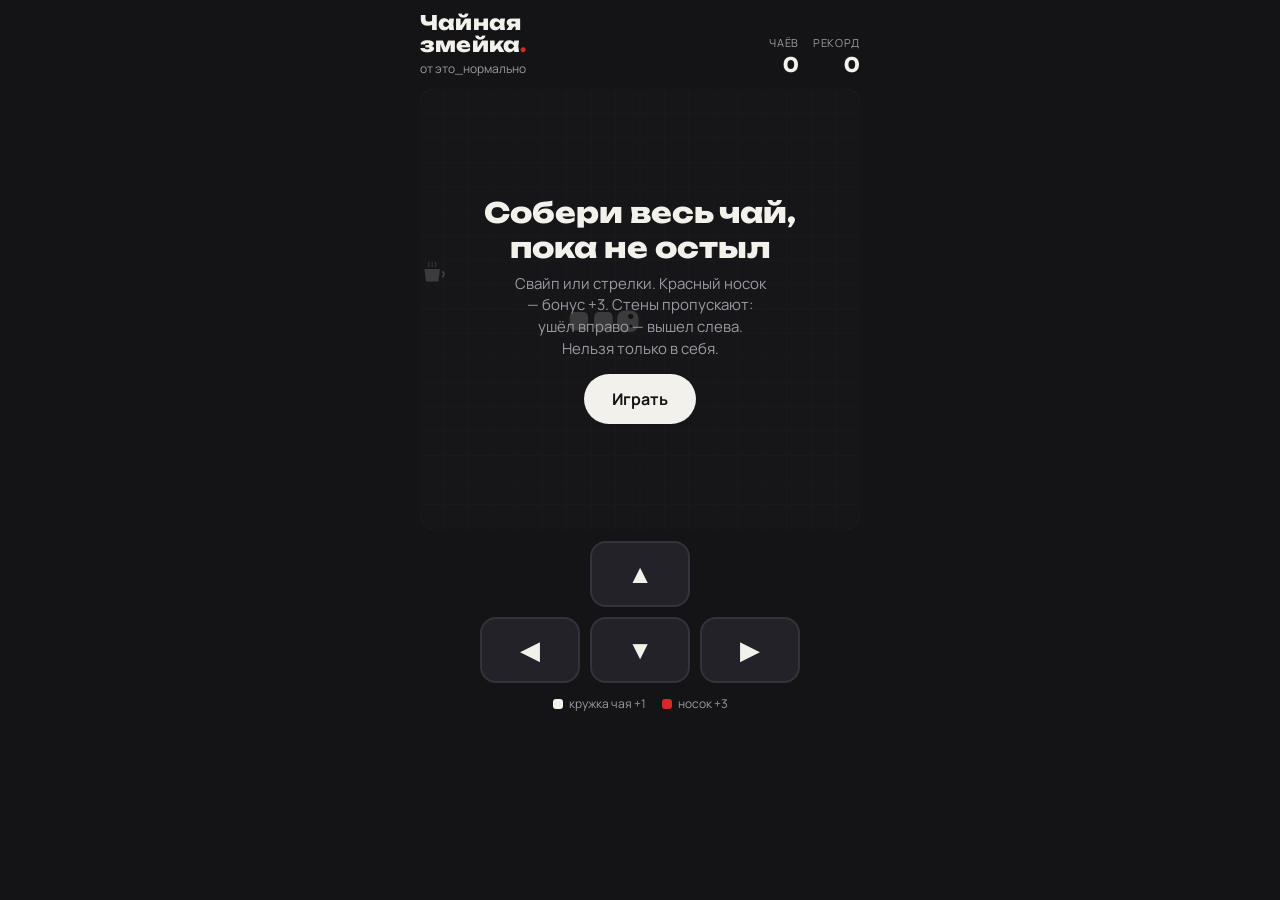
==== commit 9b0ce1b8: "Сервер бота: таблица рекордов, команды, рассылка, автовыкладка на Cloudflare; общая таблица в Игроте" ====
--- a/index.html
+++ b/index.html
@@ -99,6 +99,7 @@
   <div class="legend"><span><i style="background:var(--paper)"></i>кружка чая +1</span><span><i style="background:var(--red)"></i>носок +3</span></div>
 </div>
 
+<script src="common/config.js"></script>
 <script src="common/eto.js"></script>
 <script>
 (() => {
